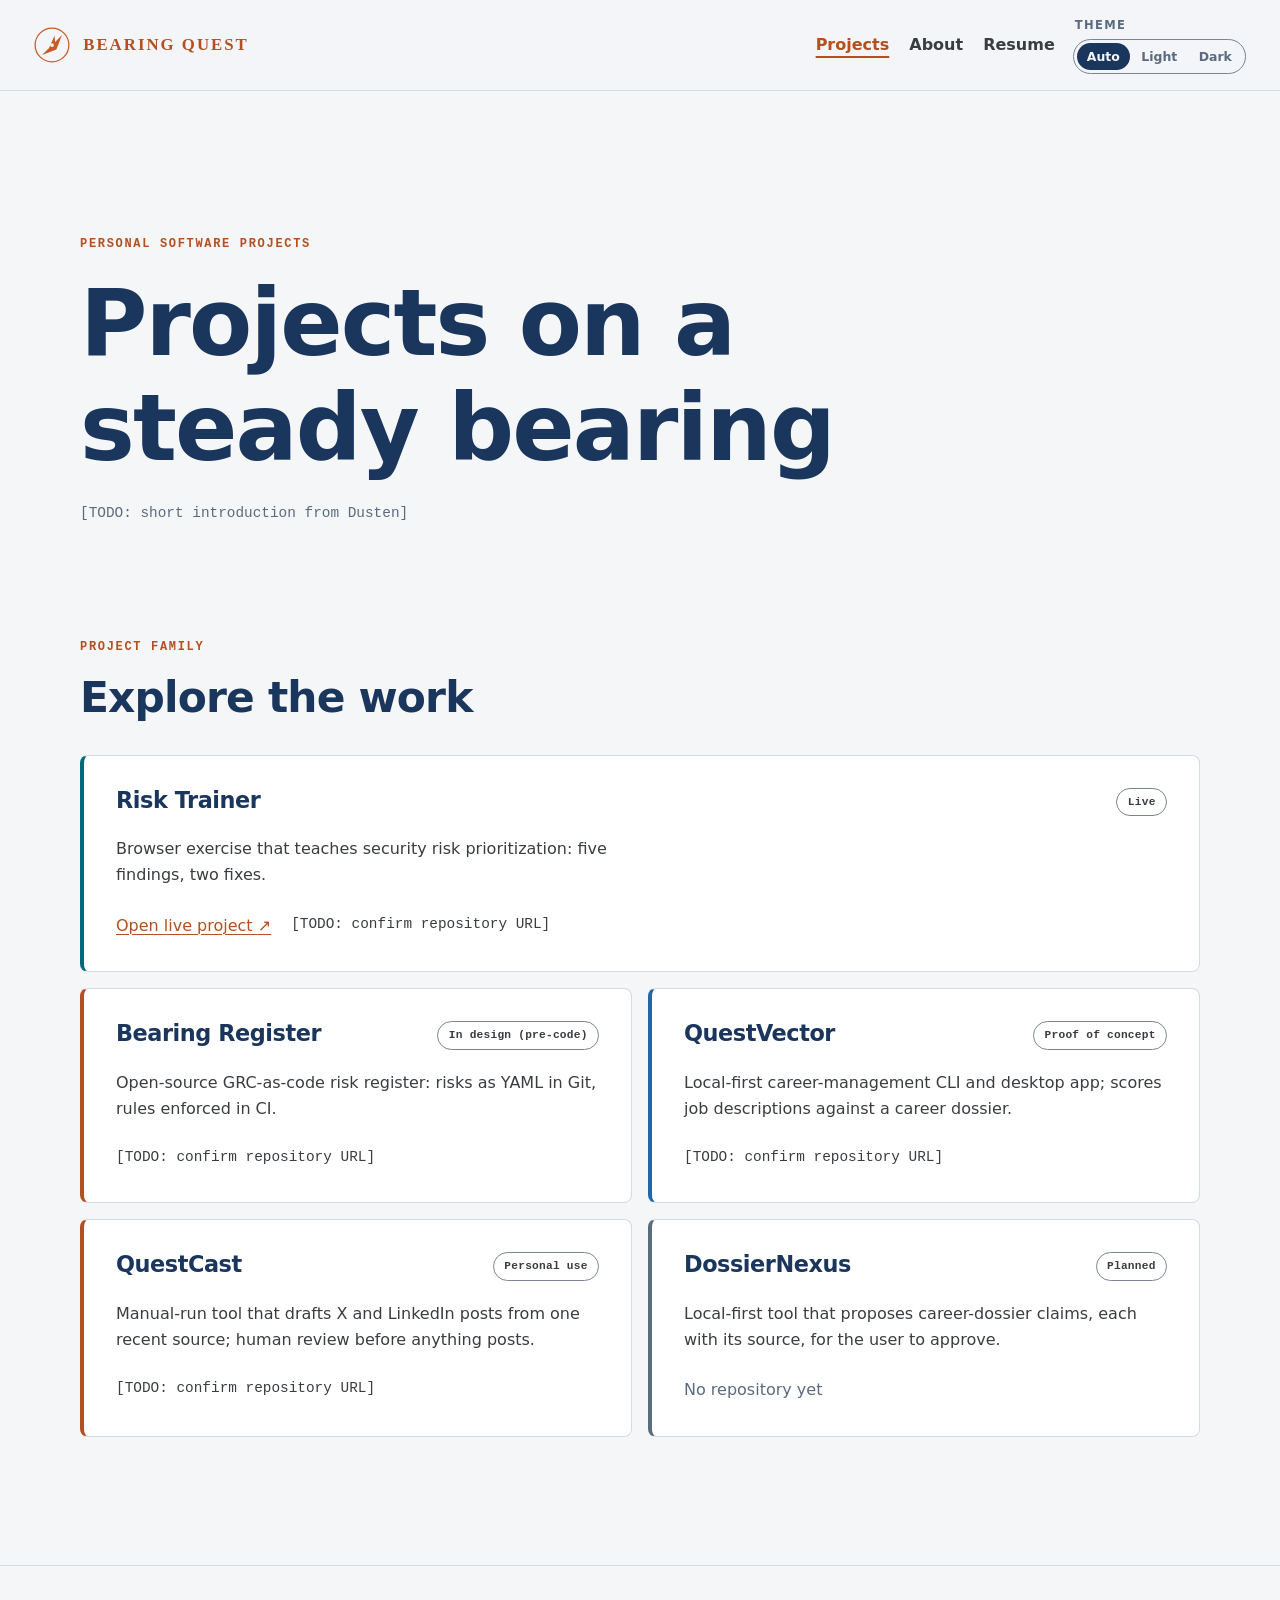
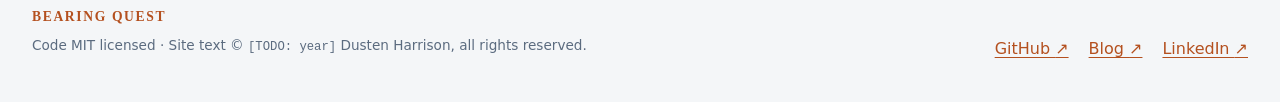
==== index.html @ 43215746 "Clean up Figma Make import for static GitHub Pages site - Remove Figma Make scaffolding (.figma/, pa" ====
<!doctype html>
<html lang="en">
  <head>
    <meta http-equiv="Content-Security-Policy"
          content="default-src 'none'; script-src 'self'; style-src 'self'; img-src 'self'; font-src 'self'; base-uri 'none'; form-action 'none'">
    <meta charset="utf-8">
    <meta name="viewport" content="width=device-width, initial-scale=1">
    <meta name="referrer" content="strict-origin-when-cross-origin">
    <meta name="description" content="A showcase of the personal software projects in the Bearing Quest family.">
    <title>Projects | Bearing Quest</title>
    <link rel="icon" href="assets/img/compass.svg" type="image/svg+xml">
    <link rel="stylesheet" href="assets/css/site.css">
    <script src="assets/js/theme.js"></script>
  </head>
  <body>
    <a class="skip-link" href="#main">Skip to main content</a>
    <header class="site-header">
      <div class="header-inner">
        <a class="brand" href="index.html" aria-label="Bearing Quest home">
          <img src="assets/img/compass.svg" alt="" role="presentation" width="44" height="44">
          <span>Bearing Quest</span>
        </a>
        <nav aria-label="Primary navigation">
          <a href="index.html" aria-current="page">Projects</a>
          <a href="about.html">About</a>
          <a href="resume.html">Resume</a>
        </nav>
        <fieldset class="theme-control">
          <legend>Theme</legend>
          <div class="theme-options">
            <label><input type="radio" name="theme" value="auto" checked> Auto</label>
            <label><input type="radio" name="theme" value="light"> Light</label>
            <label><input type="radio" name="theme" value="dark"> Dark</label>
          </div>
          <output class="visually-hidden" data-theme-status aria-live="polite">Theme: Auto</output>
        </fieldset>
      </div>
    </header>

    <main id="main">
      <section class="hero" aria-labelledby="page-title">
        <p class="eyebrow">Personal software projects</p>
        <h1 id="page-title">Projects on a steady bearing</h1>
        <p class="lede todo">[TODO: short introduction from Dusten]</p>
      </section>

      <section class="projects" aria-labelledby="projects-title">
        <div class="section-heading">
          <p class="eyebrow">Project family</p>
          <h2 id="projects-title">Explore the work</h2>
        </div>
        <div class="project-grid">
          <article class="project-card project-card--risk">
            <div class="card-heading">
              <h3>Risk Trainer</h3>
              <span class="badge">Live</span>
            </div>
            <p>Browser exercise that teaches security risk prioritization: five findings, two fixes.</p>
            <div class="card-links">
              <a href="https://d13b88u8g6wpqx.cloudfront.net/" rel="noopener noreferrer">Open live project <span aria-hidden="true">↗</span></a>
              <span class="todo">[TODO: confirm repository URL]</span>
            </div>
          </article>

          <article class="project-card project-card--register">
            <div class="card-heading">
              <h3>Bearing Register</h3>
              <span class="badge">In design (pre-code)</span>
            </div>
            <p>Open-source GRC-as-code risk register: risks as YAML in Git, rules enforced in CI.</p>
            <div class="card-links">
              <span class="todo">[TODO: confirm repository URL]</span>
            </div>
          </article>

          <article class="project-card project-card--vector">
            <div class="card-heading">
              <h3>QuestVector</h3>
              <span class="badge">Proof of concept</span>
            </div>
            <p>Local-first career-management CLI and desktop app; scores job descriptions against a career dossier.</p>
            <div class="card-links">
              <span class="todo">[TODO: confirm repository URL]</span>
            </div>
          </article>

          <article class="project-card project-card--cast">
            <div class="card-heading">
              <h3>QuestCast</h3>
              <span class="badge">Personal use</span>
            </div>
            <p>Manual-run tool that drafts X and LinkedIn posts from one recent source; human review before anything posts.</p>
            <div class="card-links">
              <span class="todo">[TODO: confirm repository URL]</span>
            </div>
          </article>

          <article class="project-card project-card--dossier">
            <div class="card-heading">
              <h3>DossierNexus</h3>
              <span class="badge">Planned</span>
            </div>
            <p>Local-first tool that proposes career-dossier claims, each with its source, for the user to approve.</p>
            <div class="card-links">
              <span class="muted">No repository yet</span>
            </div>
          </article>
        </div>
      </section>
    </main>

    <footer class="site-footer">
      <div class="footer-inner">
        <div>
          <p class="wordmark">Bearing Quest</p>
          <p>Code MIT licensed · Site text © <span class="todo">[TODO: year]</span> Dusten Harrison, all rights reserved.</p>
        </div>
        <nav aria-label="External links">
          <a href="https://github.com/BearingQuest" rel="noopener noreferrer">GitHub <span aria-hidden="true">↗</span></a>
          <a href="https://dustenharrison.blogspot.com" rel="noopener noreferrer">Blog <span aria-hidden="true">↗</span></a>
          <a href="https://www.linkedin.com/in/dustenharrison" rel="noopener noreferrer">LinkedIn <span aria-hidden="true">↗</span></a>
        </nav>
      </div>
    </footer>
  </body>
</html>
---- assets/css/site.css ----
:root {
  --ground: #f4f6f8;
  --surface: #ffffff;
  --text: #3a3d40;
  --heading: #1b365d;
  --muted: #5b6b7f;
  --accent: #b4501f;
  --brand-accent: #c85a27;
  --control: #7a8594;
  --border: #d5dbe2;
  --focus: #1b365d;
  --error: #b42318;
  --risk-accent: #006a7a;
  --vector-accent: #1f68a8;
  color-scheme: light;
}

@media (prefers-color-scheme: dark) {
  :root:not([data-theme]) {
    --ground: #10213a;
    --surface: #1b365d;
    --text: #f4f6f8;
    --heading: #f4f6f8;
    --muted: #c9d3df;
    --accent: #e8894f;
    --brand-accent: #c85a27;
    --control: #8ea0b5;
    --border: #2e4a72;
    --focus: #f0a06b;
    --error: #ff8a80;
    --risk-accent: #4fd6e8;
    --vector-accent: #7db8f0;
    color-scheme: dark;
  }
}

[data-theme="light"] {
  --ground: #f4f6f8;
  --surface: #ffffff;
  --text: #3a3d40;
  --heading: #1b365d;
  --muted: #5b6b7f;
  --accent: #b4501f;
  --brand-accent: #c85a27;
  --control: #7a8594;
  --border: #d5dbe2;
  --focus: #1b365d;
  --error: #b42318;
  --risk-accent: #006a7a;
  --vector-accent: #1f68a8;
  color-scheme: light;
}

[data-theme="dark"] {
  --ground: #10213a;
  --surface: #1b365d;
  --text: #f4f6f8;
  --heading: #f4f6f8;
  --muted: #c9d3df;
  --accent: #e8894f;
  --brand-accent: #c85a27;
  --control: #8ea0b5;
  --border: #2e4a72;
  --focus: #f0a06b;
  --error: #ff8a80;
  --risk-accent: #4fd6e8;
  --vector-accent: #7db8f0;
  color-scheme: dark;
}

/* TODO: Add self-hosted Inter, IBM Plex Mono, and Cinzel woff2 files and
   @font-face declarations after the official files and OFL licenses are supplied. */

* {
  box-sizing: border-box;
}

html {
  min-width: 20rem;
  background: var(--ground);
  scroll-behavior: smooth;
}

body {
  min-height: 100vh;
  margin: 0;
  background: var(--ground);
  color: var(--text);
  font-family: Inter, system-ui, sans-serif;
  font-size: 1rem;
  line-height: 1.65;
}

body::before {
  position: fixed;
  z-index: -1;
  top: 8rem;
  right: -8rem;
  width: 22rem;
  height: 22rem;
  border: 1px solid var(--border);
  border-radius: 50%;
  box-shadow:
    0 0 0 3.5rem var(--ground),
    0 0 0 calc(3.5rem + 1px) var(--border);
  content: "";
  opacity: 0.65;
  pointer-events: none;
}

img {
  display: block;
  max-width: 100%;
}

a {
  color: var(--accent);
  text-decoration-thickness: 0.08em;
  text-underline-offset: 0.18em;
}

a:hover {
  text-decoration-thickness: 0.14em;
}

a:focus-visible,
input:focus-visible {
  border-radius: 0.125rem;
  outline: 3px solid var(--focus);
  outline-offset: 2px;
}

h1,
h2,
h3,
p {
  margin-top: 0;
}

h1,
h2,
h3 {
  color: var(--heading);
  font-weight: 700;
  letter-spacing: -0.02em;
  line-height: 1.15;
}

h1 {
  max-width: 14ch;
  margin-bottom: 1.25rem;
  font-size: clamp(2.5rem, 9vw, 5.75rem);
}

h2 {
  margin-bottom: 1.25rem;
  font-size: clamp(1.75rem, 4vw, 2.65rem);
}

h3 {
  margin-bottom: 0;
  font-size: 1.4rem;
}

main {
  width: min(100% - 2rem, 70rem);
  min-height: 58vh;
  margin-inline: auto;
}

.visually-hidden {
  position: absolute;
  width: 1px;
  height: 1px;
  padding: 0;
  margin: -1px;
  overflow: hidden;
  clip: rect(0, 0, 0, 0);
  white-space: nowrap;
  border: 0;
}

.skip-link {
  position: fixed;
  z-index: 10;
  top: 0.75rem;
  left: 0.75rem;
  padding: 0.7rem 1rem;
  border-radius: 0.25rem;
  background: var(--surface);
  transform: translateY(-180%);
}

.skip-link:focus {
  transform: translateY(0);
}

.site-header {
  border-bottom: 1px solid var(--border);
  background: color-mix(in srgb, var(--ground) 94%, transparent);
}

.header-inner {
  display: grid;
  width: min(100% - 2rem, 76rem);
  margin-inline: auto;
  padding-block: 1rem;
  gap: 1rem;
}

.brand {
  display: inline-flex;
  width: fit-content;
  align-items: center;
  gap: 0.7rem;
  color: var(--accent);
  font-family: Cinzel, Georgia, serif;
  font-size: 1.05rem;
  font-weight: 700;
  letter-spacing: 0.12em;
  line-height: 1.1;
  text-decoration: none;
  text-transform: uppercase;
}

.brand img {
  width: 2.5rem;
  height: 2.5rem;
}

.site-header nav,
.site-footer nav {
  display: flex;
  flex-wrap: wrap;
  gap: 0.55rem 1.25rem;
}

.site-header nav a {
  color: var(--text);
  font-weight: 650;
  text-decoration: none;
}

.site-header nav a[aria-current="page"] {
  color: var(--accent);
  text-decoration: underline;
  text-decoration-thickness: 0.12em;
  text-underline-offset: 0.35em;
}

.theme-control {
  display: none;
  min-width: 0;
  padding: 0;
  border: 0;
}

.js .theme-control {
  display: block;
}

.theme-control legend {
  margin-bottom: 0.25rem;
  color: var(--muted);
  font-size: 0.72rem;
  font-weight: 700;
  letter-spacing: 0.12em;
  text-transform: uppercase;
}

.theme-options {
  display: inline-flex;
  max-width: 100%;
  padding: 0.2rem;
  border: 1px solid var(--control);
  border-radius: 999px;
  gap: 0.1rem;
}

.theme-options label {
  position: relative;
  display: block;
  cursor: pointer;
}

.theme-options input {
  position: absolute;
  inset: 0;
  opacity: 0;
}

.theme-options label {
  padding: 0.28rem 0.62rem;
  border-radius: 999px;
  color: var(--muted);
  font-size: 0.78rem;
  font-weight: 650;
  line-height: 1.4;
}

.theme-options label:has(input:checked) {
  background: var(--heading);
  color: var(--ground);
}

.theme-options label:has(input:focus-visible) {
  outline: 3px solid var(--focus);
  outline-offset: 2px;
}

.hero {
  padding: clamp(4.5rem, 12vw, 9rem) 0 clamp(4rem, 9vw, 7rem);
}

.hero--compact {
  padding-bottom: clamp(2.5rem, 6vw, 4.5rem);
}

.eyebrow {
  margin-bottom: 1rem;
  color: var(--accent);
  font-family: "IBM Plex Mono", ui-monospace, monospace;
  font-size: 0.75rem;
  font-weight: 700;
  letter-spacing: 0.14em;
  text-transform: uppercase;
}

.lede {
  max-width: 38rem;
  margin-bottom: 0;
  color: var(--muted);
  font-size: clamp(1.15rem, 3vw, 1.45rem);
}

.todo {
  font-family: "IBM Plex Mono", ui-monospace, monospace;
  font-size: 0.9em;
}

.muted,
.updated {
  color: var(--muted);
}

.projects {
  padding-bottom: clamp(5rem, 10vw, 8rem);
}

.section-heading {
  margin-bottom: 2rem;
}

.section-heading h2 {
  margin-bottom: 0;
}

.project-grid {
  display: grid;
  gap: 1rem;
}

.project-card {
  --card-accent: var(--accent);
  min-width: 0;
  padding: clamp(1.25rem, 4vw, 2rem);
  border: 1px solid var(--border);
  border-left: 0.3rem solid var(--card-accent);
  border-radius: 0.5rem;
  background: var(--surface);
}

.project-card--risk {
  --card-accent: var(--risk-accent);
}

.project-card--vector {
  --card-accent: var(--vector-accent);
}

.project-card--dossier {
  --card-accent: var(--muted);
}

.card-heading {
  display: flex;
  flex-wrap: wrap;
  align-items: flex-start;
  justify-content: space-between;
  margin-bottom: 1.25rem;
  gap: 0.75rem 1rem;
}

.project-card p {
  max-width: 52ch;
  margin-bottom: 1.5rem;
}

.badge {
  padding: 0.25rem 0.65rem;
  border: 1px solid var(--control);
  border-radius: 999px;
  color: var(--text);
  font-family: "IBM Plex Mono", ui-monospace, monospace;
  font-size: 0.7rem;
  font-weight: 650;
  letter-spacing: 0.02em;
}

.card-links {
  display: flex;
  flex-wrap: wrap;
  gap: 0.5rem 1.25rem;
}

.prose-panel,
.resume {
  max-width: 48rem;
  margin-bottom: clamp(5rem, 10vw, 8rem);
  padding: clamp(1.5rem, 5vw, 3rem);
  border: 1px solid var(--border);
  border-radius: 0.5rem;
  background: var(--surface);
  font-size: 1.1rem;
}

.prose-panel p:last-child {
  margin-bottom: 0;
}

.resume section + section {
  padding-top: 2.25rem;
  border-top: 1px solid var(--border);
  margin-top: 2.25rem;
}

.resume section p:last-child {
  margin-bottom: 0;
}

.resume-contact {
  padding-top: 2.25rem;
  border-top: 1px solid var(--border);
  margin: 2.25rem 0 0;
}

.not-found {
  display: flex;
  min-height: 60vh;
  align-items: flex-start;
  flex-direction: column;
  justify-content: center;
  padding-block: 5rem;
}

.not-found > img {
  margin-bottom: 2rem;
}

.not-found h1 {
  font-size: clamp(2.5rem, 8vw, 4.75rem);
}

.button-link {
  display: inline-block;
  padding: 0.75rem 1rem;
  border: 2px solid var(--accent);
  border-radius: 0.35rem;
  margin-top: 1rem;
  font-weight: 700;
  text-decoration: none;
}

.site-footer {
  padding-block: 2.5rem;
  border-top: 1px solid var(--border);
}

.footer-inner {
  display: grid;
  width: min(100% - 2rem, 76rem);
  margin-inline: auto;
  gap: 1.5rem;
}

.footer-inner p {
  max-width: 44rem;
  margin-bottom: 0.35rem;
  color: var(--muted);
  font-size: 0.85rem;
}

.footer-inner .wordmark {
  color: var(--accent);
  font-family: Cinzel, Georgia, serif;
  font-weight: 700;
  letter-spacing: 0.12em;
  text-transform: uppercase;
}

@media (min-width: 44rem) {
  .header-inner {
    grid-template-columns: auto 1fr;
    align-items: center;
  }

  .site-header nav {
    justify-self: end;
  }

  .theme-control {
    grid-column: 1 / -1;
  }

  .project-grid {
    grid-template-columns: repeat(2, minmax(0, 1fr));
  }

  .project-card:first-child {
    grid-column: 1 / -1;
  }

  .footer-inner {
    grid-template-columns: 1fr auto;
    align-items: end;
  }

  .site-footer nav {
    justify-content: flex-end;
  }
}

@media (min-width: 64rem) {
  .header-inner {
    grid-template-columns: auto 1fr auto;
  }

  .theme-control {
    grid-column: auto;
  }
}

@media (prefers-reduced-motion: reduce) {
  html {
    scroll-behavior: auto;
  }
}
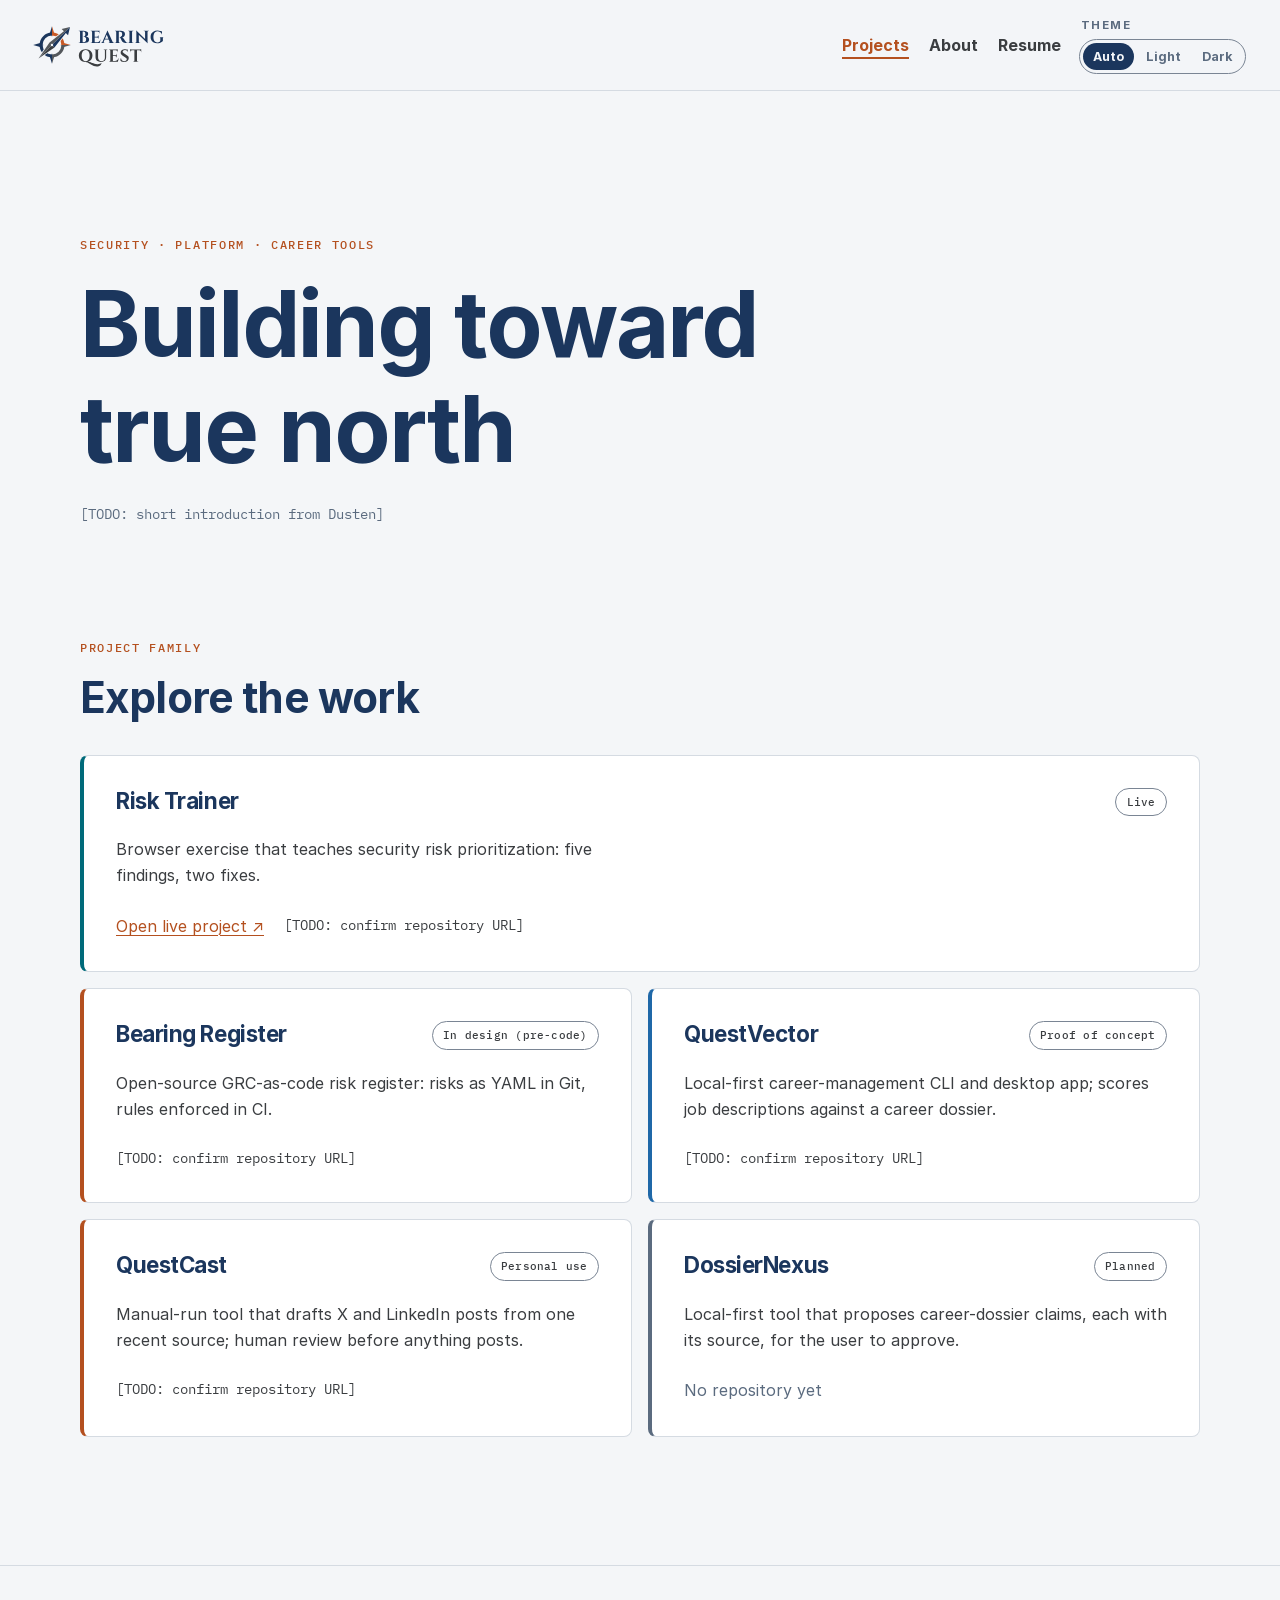
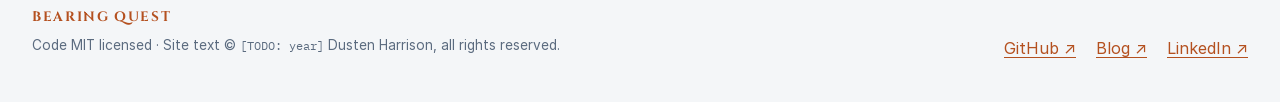
==== commit 11bf2755: "Add official logo pack and self-hosted OFL fonts - Replace placeholder compass.svg with the Bearing " ====
--- a/index.html
+++ b/index.html
@@ -8,7 +8,7 @@
     <meta name="referrer" content="strict-origin-when-cross-origin">
     <meta name="description" content="A showcase of the personal software projects in the Bearing Quest family.">
     <title>Projects | Bearing Quest</title>
-    <link rel="icon" href="assets/img/compass.svg" type="image/svg+xml">
+    <link rel="icon" href="assets/img/bearing-quest-mark-on-light.svg" type="image/svg+xml">
     <link rel="stylesheet" href="assets/css/site.css">
     <script src="assets/js/theme.js"></script>
   </head>
@@ -17,8 +17,8 @@
     <header class="site-header">
       <div class="header-inner">
         <a class="brand" href="index.html" aria-label="Bearing Quest home">
-          <img src="assets/img/compass.svg" alt="" role="presentation" width="44" height="44">
-          <span>Bearing Quest</span>
+          <img class="theme-light" src="assets/img/bearing-quest-lockup-on-light.svg" alt="" role="presentation" width="134" height="44">
+          <img class="theme-dark" src="assets/img/bearing-quest-lockup-on-dark.svg" alt="" role="presentation" width="134" height="44">
         </a>
         <nav aria-label="Primary navigation">
           <a href="index.html" aria-current="page">Projects</a>
@@ -39,8 +39,8 @@
 
     <main id="main">
       <section class="hero" aria-labelledby="page-title">
-        <p class="eyebrow">Personal software projects</p>
-        <h1 id="page-title">Projects on a steady bearing</h1>
+        <p class="eyebrow">Security · Platform · Career tools</p>
+        <h1 id="page-title">Building toward true north</h1>
         <p class="lede todo">[TODO: short introduction from Dusten]</p>
       </section>
 
--- a/assets/css/site.css
+++ b/assets/css/site.css
@@ -68,8 +68,45 @@
   color-scheme: dark;
 }
 
-/* TODO: Add self-hosted Inter, IBM Plex Mono, and Cinzel woff2 files and
-   @font-face declarations after the official files and OFL licenses are supplied. */
+@font-face {
+  font-family: "Inter";
+  font-style: normal;
+  font-weight: 400;
+  font-display: swap;
+  src: url("../fonts/Inter-Regular.woff2") format("woff2");
+}
+
+@font-face {
+  font-family: "Inter";
+  font-style: normal;
+  font-weight: 700;
+  font-display: swap;
+  src: url("../fonts/Inter-Bold.woff2") format("woff2");
+}
+
+@font-face {
+  font-family: "IBM Plex Mono";
+  font-style: normal;
+  font-weight: 400;
+  font-display: swap;
+  src: url("../fonts/IBMPlexMono-Regular-Latin1.woff2") format("woff2");
+}
+
+@font-face {
+  font-family: "IBM Plex Mono";
+  font-style: normal;
+  font-weight: 500;
+  font-display: swap;
+  src: url("../fonts/IBMPlexMono-Medium-Latin1.woff2") format("woff2");
+}
+
+@font-face {
+  font-family: "Cinzel";
+  font-style: normal;
+  font-weight: 400 900;
+  font-display: swap;
+  src: url("../fonts/Cinzel-wght.woff2") format("woff2");
+}
 
 * {
   box-sizing: border-box;
@@ -212,20 +249,33 @@
   display: inline-flex;
   width: fit-content;
   align-items: center;
-  gap: 0.7rem;
-  color: var(--accent);
-  font-family: Cinzel, Georgia, serif;
-  font-size: 1.05rem;
-  font-weight: 700;
-  letter-spacing: 0.12em;
-  line-height: 1.1;
-  text-decoration: none;
-  text-transform: uppercase;
 }
 
 .brand img {
-  width: 2.5rem;
-  height: 2.5rem;
+  width: auto;
+  height: 44px;
+}
+
+.theme-dark {
+  display: none;
+}
+
+@media (prefers-color-scheme: dark) {
+  :root:not([data-theme]) .theme-light {
+    display: none;
+  }
+
+  :root:not([data-theme]) .theme-dark {
+    display: block;
+  }
+}
+
+[data-theme="dark"] .theme-light {
+  display: none;
+}
+
+[data-theme="dark"] .theme-dark {
+  display: block;
 }
 
 .site-header nav,
@@ -321,7 +371,7 @@
   color: var(--accent);
   font-family: "IBM Plex Mono", ui-monospace, monospace;
   font-size: 0.75rem;
-  font-weight: 700;
+  font-weight: 500;
   letter-spacing: 0.14em;
   text-transform: uppercase;
 }
@@ -403,7 +453,7 @@
   color: var(--text);
   font-family: "IBM Plex Mono", ui-monospace, monospace;
   font-size: 0.7rem;
-  font-weight: 650;
+  font-weight: 500;
   letter-spacing: 0.02em;
 }
 
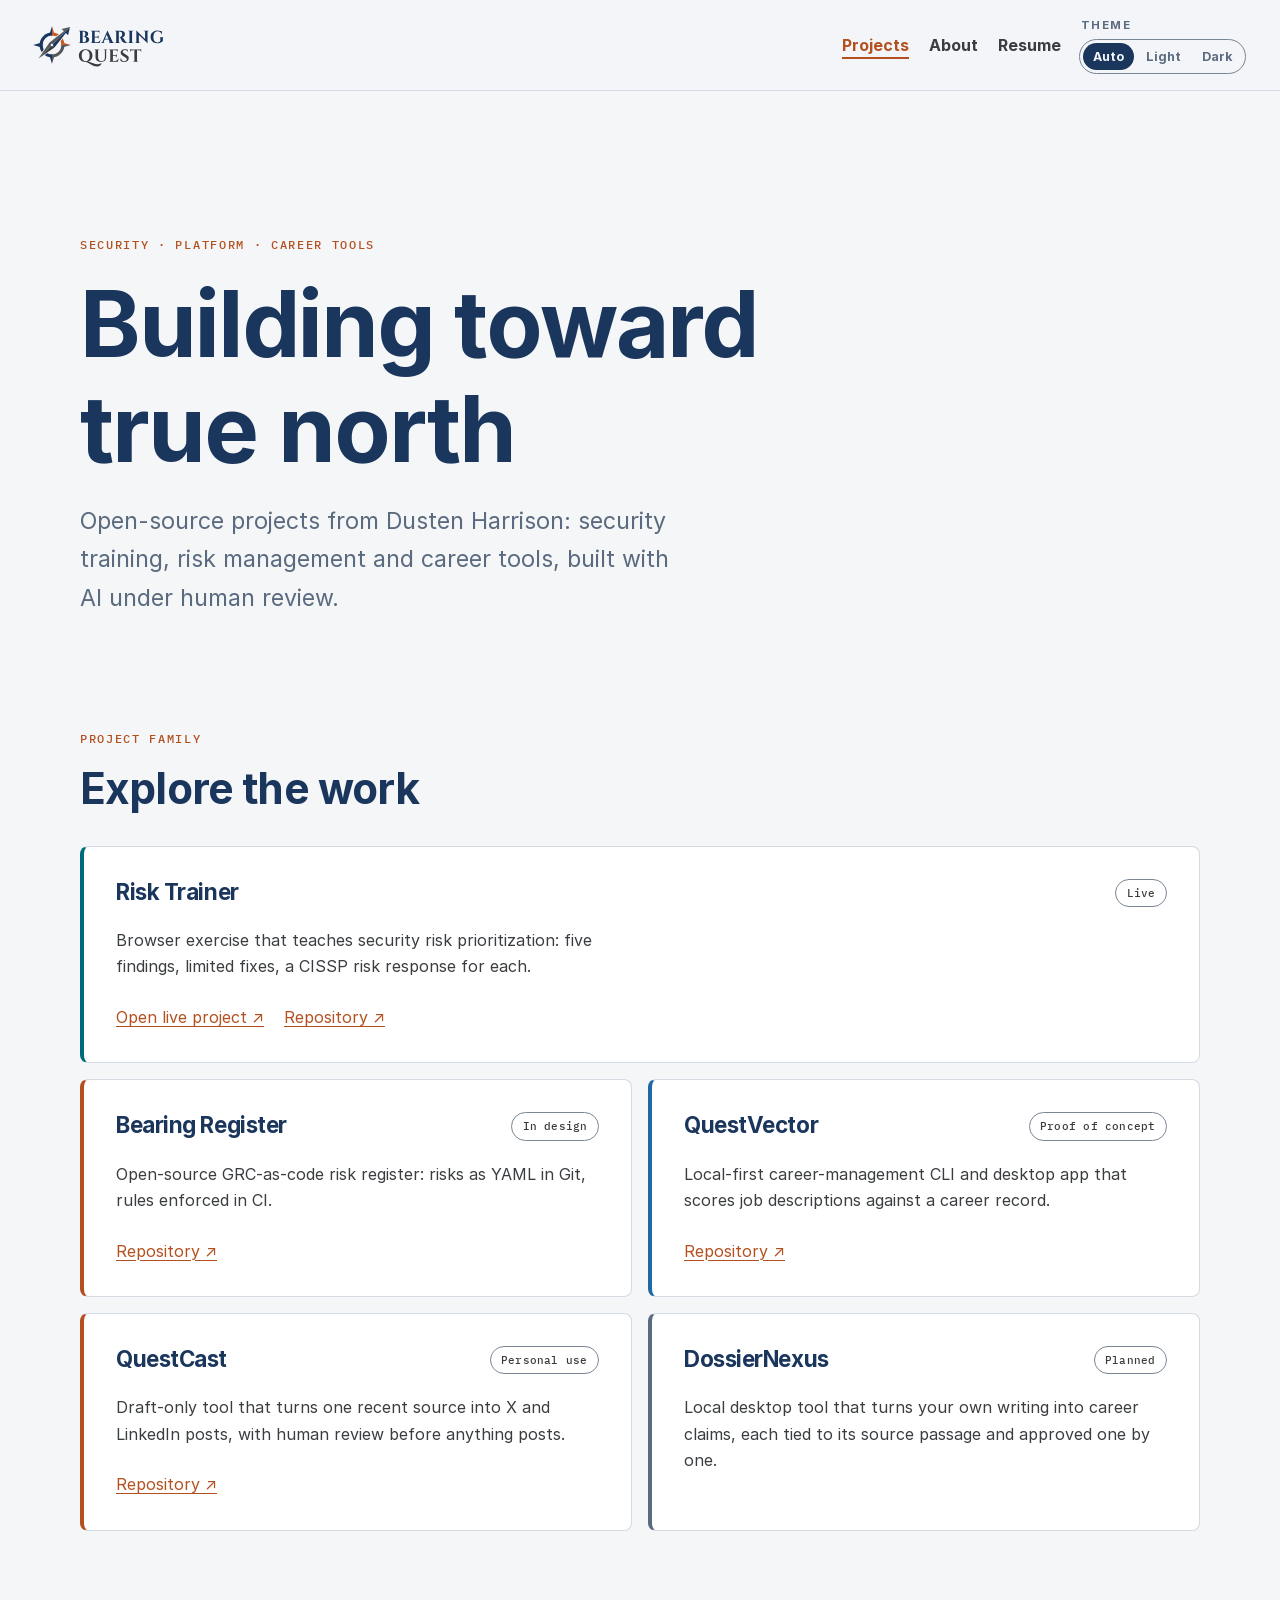
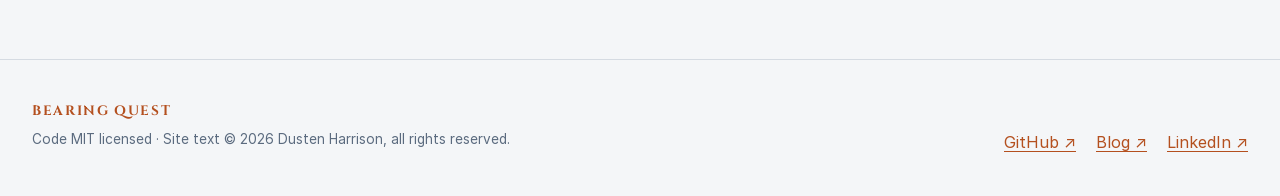
==== commit fc91b2d6: "content: replace placeholders with approved site copy Index intro and five project cards, About text" ====
--- a/index.html
+++ b/index.html
@@ -41,7 +41,7 @@
       <section class="hero" aria-labelledby="page-title">
         <p class="eyebrow">Security · Platform · Career tools</p>
         <h1 id="page-title">Building toward true north</h1>
-        <p class="lede todo">[TODO: short introduction from Dusten]</p>
+        <p class="lede">Open-source projects from Dusten Harrison: security training, risk management and career tools, built with AI under human review.</p>
       </section>
 
       <section class="projects" aria-labelledby="projects-title">
@@ -55,21 +55,21 @@
               <h3>Risk Trainer</h3>
               <span class="badge">Live</span>
             </div>
-            <p>Browser exercise that teaches security risk prioritization: five findings, two fixes.</p>
+            <p>Browser exercise that teaches security risk prioritization: five findings, limited fixes, a CISSP risk response for each.</p>
             <div class="card-links">
               <a href="https://d13b88u8g6wpqx.cloudfront.net/" rel="noopener noreferrer">Open live project <span aria-hidden="true">↗</span></a>
-              <span class="todo">[TODO: confirm repository URL]</span>
+              <a href="https://github.com/BearingQuest/risk-trainer" rel="noopener noreferrer">Repository <span aria-hidden="true">↗</span></a>
             </div>
           </article>
 
           <article class="project-card project-card--register">
             <div class="card-heading">
               <h3>Bearing Register</h3>
-              <span class="badge">In design (pre-code)</span>
+              <span class="badge">In design</span>
             </div>
             <p>Open-source GRC-as-code risk register: risks as YAML in Git, rules enforced in CI.</p>
             <div class="card-links">
-              <span class="todo">[TODO: confirm repository URL]</span>
+              <a href="https://github.com/BearingQuest/risk-register" rel="noopener noreferrer">Repository <span aria-hidden="true">↗</span></a>
             </div>
           </article>
 
@@ -78,9 +78,9 @@
               <h3>QuestVector</h3>
               <span class="badge">Proof of concept</span>
             </div>
-            <p>Local-first career-management CLI and desktop app; scores job descriptions against a career dossier.</p>
+            <p>Local-first career-management CLI and desktop app that scores job descriptions against a career record.</p>
             <div class="card-links">
-              <span class="todo">[TODO: confirm repository URL]</span>
+              <a href="https://github.com/BearingQuest/questvector" rel="noopener noreferrer">Repository <span aria-hidden="true">↗</span></a>
             </div>
           </article>
 
@@ -89,9 +89,9 @@
               <h3>QuestCast</h3>
               <span class="badge">Personal use</span>
             </div>
-            <p>Manual-run tool that drafts X and LinkedIn posts from one recent source; human review before anything posts.</p>
+            <p>Draft-only tool that turns one recent source into X and LinkedIn posts, with human review before anything posts.</p>
             <div class="card-links">
-              <span class="todo">[TODO: confirm repository URL]</span>
+              <a href="https://github.com/BearingQuest/questcast" rel="noopener noreferrer">Repository <span aria-hidden="true">↗</span></a>
             </div>
           </article>
 
@@ -100,10 +100,7 @@
               <h3>DossierNexus</h3>
               <span class="badge">Planned</span>
             </div>
-            <p>Local-first tool that proposes career-dossier claims, each with its source, for the user to approve.</p>
-            <div class="card-links">
-              <span class="muted">No repository yet</span>
-            </div>
+            <p>Local desktop tool that turns your own writing into career claims, each tied to its source passage and approved one by one.</p>
           </article>
         </div>
       </section>
@@ -113,7 +110,7 @@
       <div class="footer-inner">
         <div>
           <p class="wordmark">Bearing Quest</p>
-          <p>Code MIT licensed · Site text © <span class="todo">[TODO: year]</span> Dusten Harrison, all rights reserved.</p>
+          <p>Code MIT licensed · Site text © 2026 Dusten Harrison, all rights reserved.</p>
         </div>
         <nav aria-label="External links">
           <a href="https://github.com/BearingQuest" rel="noopener noreferrer">GitHub <span aria-hidden="true">↗</span></a>
--- a/assets/css/site.css
+++ b/assets/css/site.css
@@ -383,11 +383,6 @@
   font-size: clamp(1.15rem, 3vw, 1.45rem);
 }
 
-.todo {
-  font-family: "IBM Plex Mono", ui-monospace, monospace;
-  font-size: 0.9em;
-}
-
 .muted,
 .updated {
   color: var(--muted);
@@ -444,6 +439,10 @@
 .project-card p {
   max-width: 52ch;
   margin-bottom: 1.5rem;
+}
+
+.project-card p:last-child {
+  margin-bottom: 0;
 }
 
 .badge {
@@ -478,6 +477,10 @@
   margin-bottom: 0;
 }
 
+.about-links {
+  overflow-wrap: anywhere;
+}
+
 .resume section + section {
   padding-top: 2.25rem;
   border-top: 1px solid var(--border);
@@ -488,10 +491,100 @@
   margin-bottom: 0;
 }
 
-.resume-contact {
-  padding-top: 2.25rem;
-  border-top: 1px solid var(--border);
-  margin: 2.25rem 0 0;
+.subtitle {
+  max-width: 38rem;
+  color: var(--muted);
+  font-size: clamp(1.05rem, 3vw, 1.3rem);
+}
+
+.resume-contact-line {
+  overflow-wrap: anywhere;
+}
+
+.job + .job {
+  margin-top: 2rem;
+}
+
+.job h3 {
+  margin-bottom: 0.25rem;
+  overflow-wrap: anywhere;
+}
+
+.resume h4,
+.resume h5 {
+  margin-bottom: 0.25rem;
+  color: var(--heading);
+  font-weight: 700;
+  line-height: 1.25;
+  overflow-wrap: anywhere;
+}
+
+.resume h4 {
+  margin-top: 1.5rem;
+  font-size: 1.1rem;
+}
+
+.resume h5 {
+  margin-top: 1.25rem;
+  color: var(--muted);
+  font-size: 0.9rem;
+  letter-spacing: 0.04em;
+  text-transform: uppercase;
+}
+
+.role-meta {
+  margin-bottom: 0.75rem;
+  color: var(--muted);
+  font-size: 0.9rem;
+}
+
+.resume ul {
+  padding-left: 1.25rem;
+  margin: 0 0 1rem;
+}
+
+.resume li {
+  margin-bottom: 0.5rem;
+  overflow-wrap: anywhere;
+}
+
+.resume details {
+  margin-bottom: 1rem;
+}
+
+.resume summary {
+  display: flex;
+  min-height: 2.75rem;
+  align-items: center;
+  color: var(--accent);
+  cursor: pointer;
+  font-weight: 650;
+  list-style: none;
+}
+
+.resume summary::-webkit-details-marker {
+  display: none;
+}
+
+.resume summary::before {
+  display: inline-block;
+  flex: none;
+  border-color: transparent transparent transparent currentcolor;
+  border-style: solid;
+  border-width: 0.35em 0 0.35em 0.55em;
+  margin-right: 0.65rem;
+  content: "";
+}
+
+.resume details[open] > summary::before {
+  border-color: currentcolor transparent transparent;
+  border-width: 0.55em 0.35em 0;
+}
+
+.resume summary:focus-visible {
+  border-radius: 0.125rem;
+  outline: 3px solid var(--focus);
+  outline-offset: 2px;
 }
 
 .not-found {
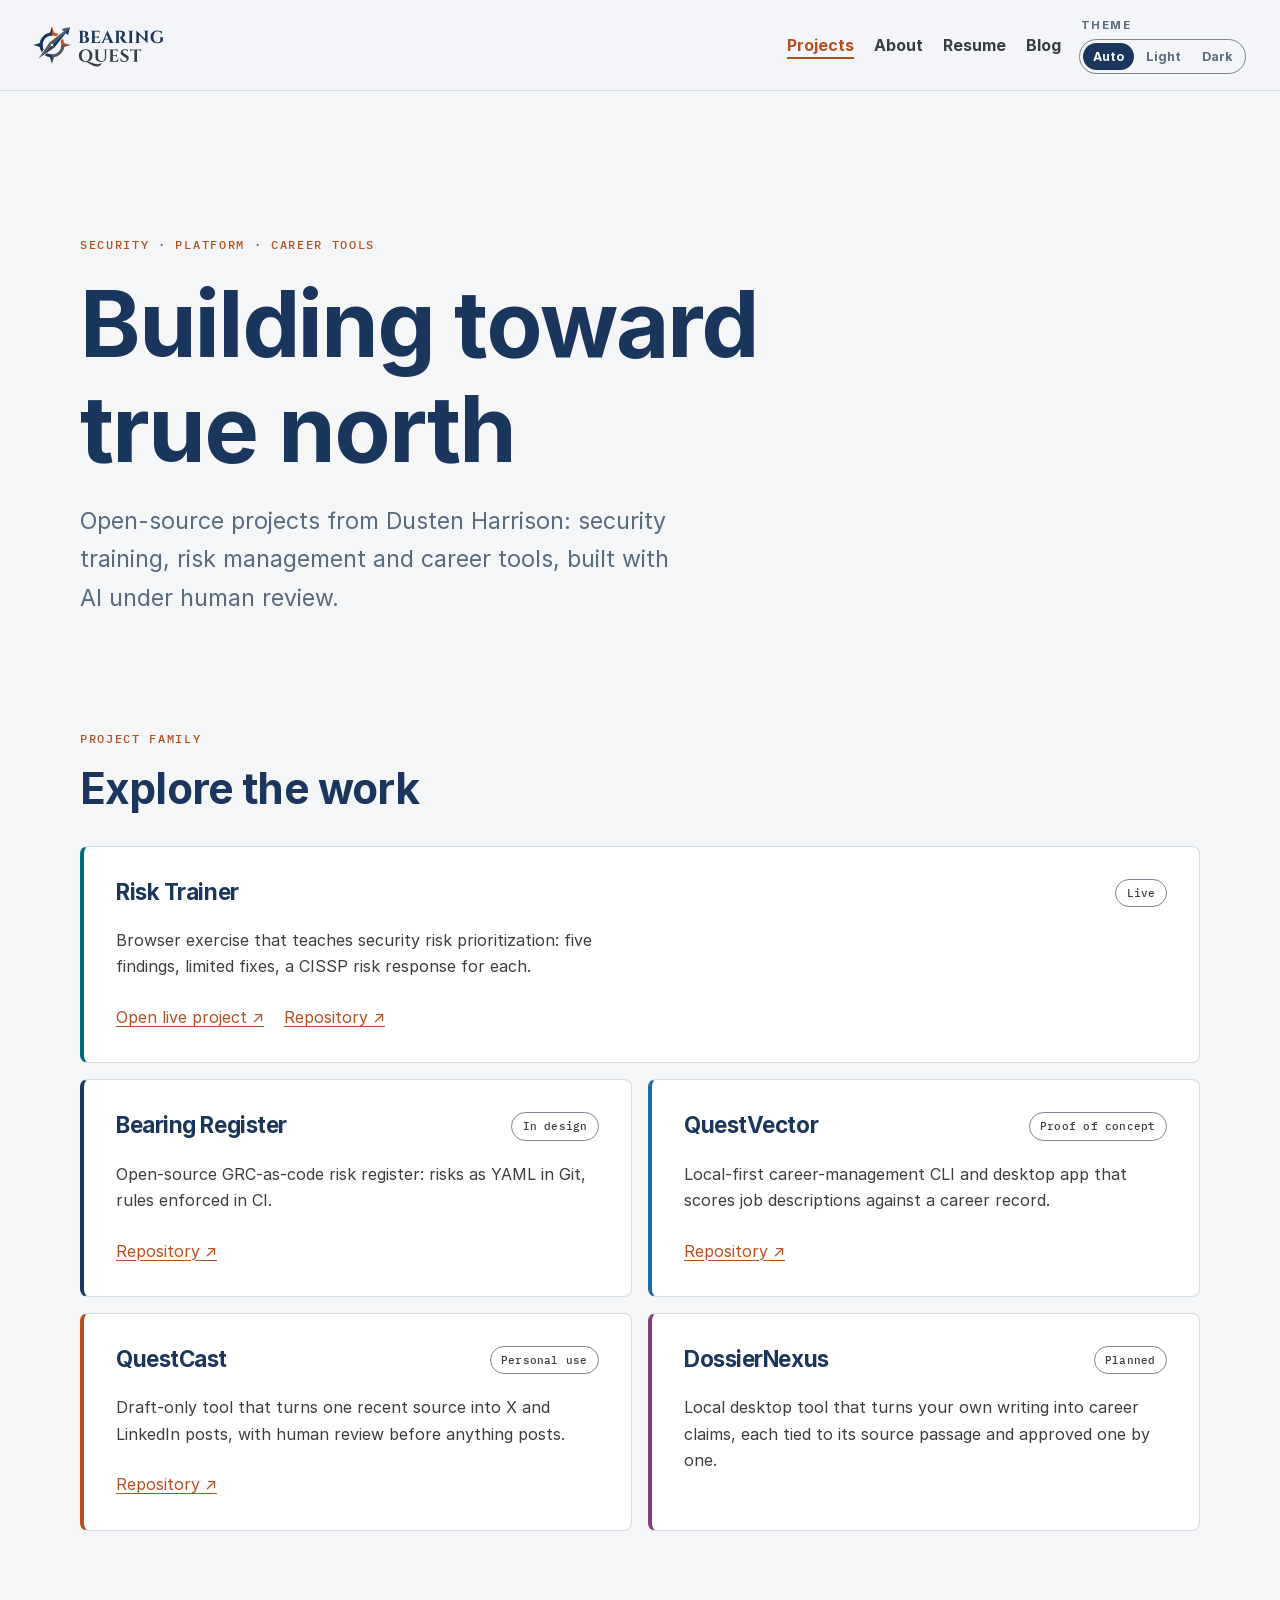
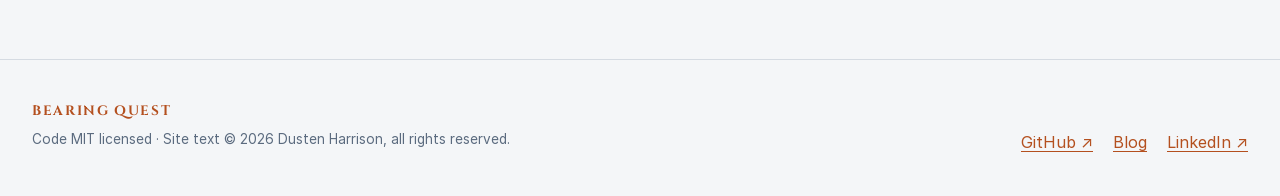
==== commit 5567e082: "feat: blog section built with Pelican (R9, R17-R21) Adds /blog/ (index, post pages, Atom feed) gener" ====
--- a/index.html
+++ b/index.html
@@ -24,6 +24,7 @@
           <a href="index.html" aria-current="page">Projects</a>
           <a href="about.html">About</a>
           <a href="resume.html">Resume</a>
+          <a href="blog/">Blog</a>
         </nav>
         <fieldset class="theme-control">
           <legend>Theme</legend>
@@ -112,9 +113,9 @@
           <p class="wordmark">Bearing Quest</p>
           <p>Code MIT licensed · Site text © 2026 Dusten Harrison, all rights reserved.</p>
         </div>
-        <nav aria-label="External links">
+        <nav aria-label="Links">
           <a href="https://github.com/BearingQuest" rel="noopener noreferrer">GitHub <span aria-hidden="true">↗</span></a>
-          <a href="https://dustenharrison.blogspot.com" rel="noopener noreferrer">Blog <span aria-hidden="true">↗</span></a>
+          <a href="blog/">Blog</a>
           <a href="https://www.linkedin.com/in/dustenharrison" rel="noopener noreferrer">LinkedIn <span aria-hidden="true">↗</span></a>
         </nav>
       </div>
--- a/assets/css/site.css
+++ b/assets/css/site.css
@@ -12,6 +12,8 @@
   --error: #b42318;
   --risk-accent: #006a7a;
   --vector-accent: #1f68a8;
+  --primary: #1b365d;
+  --dnx-accent: #8a3b7a;
   color-scheme: light;
 }
 
@@ -30,6 +32,8 @@
     --error: #ff8a80;
     --risk-accent: #4fd6e8;
     --vector-accent: #7db8f0;
+    --primary: #c9d3df;
+    --dnx-accent: #e3a1d6;
     color-scheme: dark;
   }
 }
@@ -48,6 +52,8 @@
   --error: #b42318;
   --risk-accent: #006a7a;
   --vector-accent: #1f68a8;
+  --primary: #1b365d;
+  --dnx-accent: #8a3b7a;
   color-scheme: light;
 }
 
@@ -65,6 +71,8 @@
   --error: #ff8a80;
   --risk-accent: #4fd6e8;
   --vector-accent: #7db8f0;
+  --primary: #c9d3df;
+  --dnx-accent: #e3a1d6;
   color-scheme: dark;
 }
 
@@ -419,12 +427,16 @@
   --card-accent: var(--risk-accent);
 }
 
+.project-card--register {
+  --card-accent: var(--primary);
+}
+
 .project-card--vector {
   --card-accent: var(--vector-accent);
 }
 
 .project-card--dossier {
-  --card-accent: var(--muted);
+  --card-accent: var(--dnx-accent);
 }
 
 .card-heading {
@@ -481,6 +493,61 @@
   overflow-wrap: anywhere;
 }
 
+.post,
+.post-list {
+  max-width: 70ch;
+  margin-bottom: clamp(3rem, 8vw, 5rem);
+  overflow-wrap: anywhere;
+}
+
+.post {
+  padding-top: clamp(2.5rem, 8vw, 5rem);
+  font-size: 1.1rem;
+}
+
+.post h1 {
+  max-width: none;
+  font-size: clamp(1.9rem, 5vw, 3rem);
+}
+
+.post h2 {
+  margin-top: 2.5rem;
+  font-size: clamp(1.5rem, 3.5vw, 2rem);
+}
+
+.post-date {
+  color: var(--muted);
+}
+
+.post-list ul {
+  margin: 0;
+  padding: 0;
+  list-style: none;
+}
+
+.post-list li + li {
+  margin-top: 1.5rem;
+}
+
+.post-list li .post-date {
+  margin: 0;
+}
+
+.post figure {
+  margin: 2rem 0;
+}
+
+.post figure img {
+  display: block;
+  max-width: 100%;
+  height: auto;
+}
+
+.post figcaption {
+  margin-top: 0.75rem;
+  color: var(--muted);
+}
+
 .resume section + section {
   padding-top: 2.25rem;
   border-top: 1px solid var(--border);
